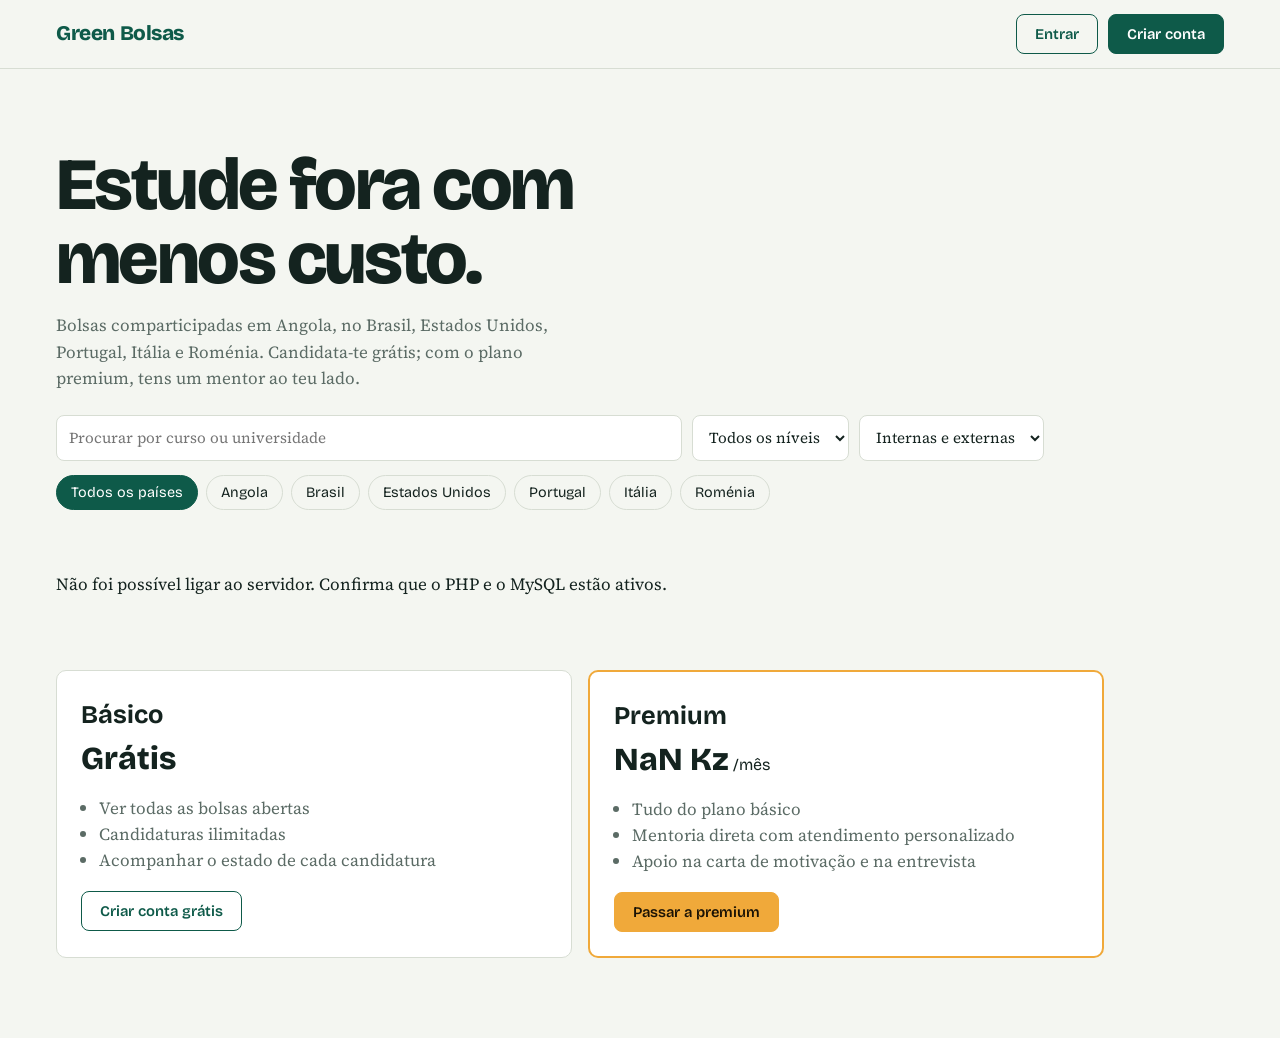
==== Green-bolsas/index.html @ 8c9428b7 "v7: login com feedback, mentoria inline, bolsas de Angola, listas fechadas" ====
<!doctype html>
<html lang="pt">
<head>
<meta charset="utf-8">
<meta name="viewport" content="width=device-width,initial-scale=1">
<title>Passagem — Bolsas de estudo comparticipadas</title>
<link rel="preconnect" href="https://fonts.googleapis.com"><link rel="preconnect" href="https://fonts.gstatic.com" crossorigin>
<link href="https://fonts.googleapis.com/css2?family=Bricolage+Grotesque:opsz,wght@12..96,400;600;800&family=Source+Serif+4:wght@400;600&display=swap" rel="stylesheet">
<link rel="stylesheet" href="assets/style.css">
<link rel="icon" type="image/svg+xml" href="assets/favicon.svg">
</head>
<body>
<header class="top">
  <a class="brand" href="#">Green Bolsas</a>
  <nav id="nav"></nav>
</header>

<section class="hero">
  <h1>Estude fora com menos custo.</h1>
  <p>Bolsas comparticipadas em Angola, no Brasil, Estados Unidos, Portugal, Itália e Roménia. Candidata-te grátis; com o plano premium, tens um mentor ao teu lado.</p>
  <div class="filters">
    <input id="q" type="search" placeholder="Procurar por curso ou universidade" aria-label="Procurar">
    <select id="fLevel" aria-label="Nível"><option value="">Todos os níveis</option><option>Licenciatura</option><option>Pós-graduação</option><option>Mestrado</option><option>Doutoramento</option><option>Curso técnico</option></select>
    <select id="fScope" aria-label="Âmbito"><option value="">Internas e externas</option><option value="interna">Internas</option><option value="externa">Externas</option></select>
  </div>
  <div id="countries" class="chips" role="group" aria-label="País"></div>
</section>

<main>
  <div id="list" class="list" aria-live="polite"></div>
  <section id="plans" class="plans"></section>
  <section id="account" class="account" hidden></section>
  <section id="admin" class="account" hidden></section>
  <section id="mentorPanel" class="account" hidden></section>
  <section id="inbox" class="account" hidden></section>
</main>

<dialog id="dlg"><form method="dialog" id="dlgForm"></form></dialog>
<div id="toast" role="status"></div>
<script src="assets/app.js"></script>
</body>
</html>
---- Green-bolsas/assets/style.css ----
:root{--bg:#f4f6f1;--ink:#14231f;--mute:#5b6b65;--line:#d7ddd3;--forest:#0e5a49;--forest-d:#0a4034;--sun:#f0a93a;--card:#fff}
@media (prefers-color-scheme:dark){:root{--bg:#0e1815;--ink:#eaf1ec;--mute:#9fb0a8;--line:#27382f;--forest:#3fbf9c;--forest-d:#2fa583;--sun:#f0a93a;--card:#15241f}}
*{box-sizing:border-box}
body{margin:0;background:var(--bg);color:var(--ink);font:17px/1.55 "Source Serif 4",Georgia,serif}
h1,h2,h3,.brand,button,.chip,label,select,input,nav a{font-family:"Bricolage Grotesque",system-ui,sans-serif}
.top{display:flex;justify-content:space-between;align-items:center;padding:14px clamp(16px,5vw,56px);border-bottom:1px solid var(--line)}
.brand{font-weight:800;font-size:1.3rem;color:var(--forest);text-decoration:none;letter-spacing:-.02em}
nav{display:flex;gap:10px;align-items:center;flex-wrap:wrap}
nav span{color:var(--mute);font-size:.9rem}
.hero{padding:clamp(32px,7vw,80px) clamp(16px,5vw,56px) 16px;max-width:1100px}
.hero h1{font-size:clamp(2.2rem,6.5vw,4.6rem);line-height:1;letter-spacing:-.035em;font-weight:800;margin:0 0 16px;max-width:15ch}
.hero p{max-width:60ch;color:var(--mute);margin:0 0 24px}
.filters{display:flex;gap:10px;flex-wrap:wrap}
input,select,textarea{font:inherit;font-size:.95rem;padding:10px 12px;border:1px solid var(--line);border-radius:8px;background:var(--card);color:var(--ink)}
.filters input{flex:1 1 260px}
.chips{display:flex;gap:8px;flex-wrap:wrap;margin-top:14px}
.chip{border:1px solid var(--line);background:transparent;color:var(--ink);padding:8px 14px;border-radius:99px;cursor:pointer;font-size:.9rem}
.chip[aria-pressed=true]{background:var(--forest);border-color:var(--forest);color:#fff}
main{padding:8px clamp(16px,5vw,56px) 80px;max-width:1160px}
.list{display:grid;gap:14px;margin-top:20px}
.card{background:var(--card);border:1px solid var(--line);border-radius:10px;padding:20px;display:grid;grid-template-columns:1fr auto;gap:8px 24px}
.card h3{margin:0;font-size:1.2rem;letter-spacing:-.01em}
.meta{color:var(--mute);font-size:.9rem;margin:2px 0 8px}
.card p{margin:0;max-width:65ch}
.cov{text-align:right;min-width:110px}
.cov b{display:block;font:800 2.4rem/1 "Bricolage Grotesque",sans-serif;color:var(--forest)}
.cov small{color:var(--mute)}
.bar{height:6px;background:var(--line);border-radius:4px;margin-top:6px;overflow:hidden}.bar i{display:block;height:100%;background:var(--sun)}
.actions{grid-column:1/-1;display:flex;gap:10px;align-items:center;flex-wrap:wrap}
.tag{font:600 .78rem "Bricolage Grotesque",sans-serif;padding:3px 9px;border-radius:99px;background:var(--line)}
button.btn,a.btn{font-weight:600;font-size:.92rem;padding:10px 18px;border-radius:8px;border:1px solid var(--forest);background:var(--forest);color:#fff;cursor:pointer;text-decoration:none}
button.btn:hover{background:var(--forest-d)}
button.ghost{background:transparent;color:var(--forest)}
button.sun{background:var(--sun);border-color:var(--sun);color:#1b1305}
button:disabled{opacity:.55;cursor:default}
:focus-visible{outline:3px solid var(--sun);outline-offset:2px}
.plans{display:grid;grid-template-columns:repeat(auto-fit,minmax(280px,1fr));gap:16px;margin-top:56px}
.plan{border:1px solid var(--line);border-radius:10px;padding:24px;background:var(--card)}
.plan.pro{border:2px solid var(--sun)}
.plan h2{margin:0 0 4px}.plan .price{font:800 2rem "Bricolage Grotesque",sans-serif}
.plan ul{padding-left:18px;color:var(--mute)}
.account{margin-top:48px;padding:24px;border:1px solid var(--line);border-radius:10px;background:var(--card)}
.account h2{margin-top:0}
.account table{width:100%;border-collapse:collapse;font-size:.92rem}.account td{padding:8px 4px;border-top:1px solid var(--line)}
.tabs{display:flex;gap:8px;flex-wrap:wrap;margin:12px 0 20px}
.tablewrap{overflow:auto;margin:14px 0}
table th{text-align:left;padding:9px 8px;border-bottom:2px solid var(--line);font-family:"Bricolage Grotesque",sans-serif;font-size:.85rem}
.statgrid{display:grid;grid-template-columns:repeat(auto-fit,minmax(145px,1fr));gap:12px;margin:16px 0 28px}
.stat{display:grid;gap:4px;background:var(--card);border:1px solid var(--line);border-radius:10px;padding:16px}
.stat b{font:800 1.8rem "Bricolage Grotesque",sans-serif;color:var(--forest)}.stat span{color:var(--mute);font-size:.9rem}
.rowitem{padding:14px 0;border-top:1px solid var(--line)}.rowitem p{margin:7px 0;color:var(--mute)}
.formgrid{display:grid;grid-template-columns:repeat(auto-fit,minmax(210px,1fr));gap:12px;margin:18px 0}
.formgrid h3,.formgrid button{grid-column:1/-1}
.mentor-select{width:100%;min-height:44px;background-color:var(--card);font-family:"Bricolage Grotesque",system-ui,sans-serif}
.choice-group{min-width:0;margin:4px 0;padding:12px;border:1px solid var(--line);border-radius:12px;background:color-mix(in srgb,var(--card) 88%,var(--forest) 12%)}
.formgrid .choice-group{grid-column:1/-1}
.choice-group legend{padding:0 7px;font:700 .92rem "Bricolage Grotesque",system-ui,sans-serif;color:var(--ink)}
.choice-grid{display:flex;flex-wrap:wrap;gap:8px;max-height:145px;overflow:auto;padding:3px}
.choice-pill{display:inline-flex!important;position:relative;gap:0!important;margin:0;cursor:pointer;font:500 .82rem/1.2 "Bricolage Grotesque",system-ui,sans-serif}
.choice-pill input{position:absolute;width:1px;height:1px;opacity:0}
.choice-pill span{display:inline-flex;align-items:center;gap:6px;padding:8px 11px;border:1px solid var(--line);border-radius:999px;background:var(--card);color:var(--ink);transition:background .15s,border-color .15s,color .15s,transform .15s}
.choice-pill span::before{content:'+';display:grid;place-items:center;width:16px;height:16px;border-radius:50%;background:var(--bg);color:var(--mute);font-size:.85rem;font-weight:700}
.choice-pill:hover span{border-color:var(--forest);transform:translateY(-1px)}
.choice-pill input:checked+span{border-color:var(--forest);background:var(--forest);color:#fff;box-shadow:0 2px 7px rgba(14,90,73,.18)}
.choice-pill input:checked+span::before{content:'✓';background:rgba(255,255,255,.2);color:#fff}
.choice-pill input:focus-visible+span{outline:3px solid var(--sun);outline-offset:2px}
.fieldhint{display:block;margin-top:8px;color:var(--mute);font:400 .76rem/1.35 "Bricolage Grotesque",system-ui,sans-serif}
dialog form{max-height:78vh;overflow:auto}
.chatlog{max-height:50vh;overflow:auto;border:1px solid var(--line);border-radius:8px;padding:10px}.chatlog p{border-bottom:1px solid var(--line);padding:8px 0}
.unread{border-left:4px solid var(--sun);padding-left:12px}
dialog{border:1px solid var(--line);border-radius:12px;padding:24px;width:min(460px,92vw);background:var(--card);color:var(--ink)}
dialog::backdrop{background:rgba(10,20,16,.55)}
dialog form{display:grid;gap:12px}dialog h2{margin:0}
label{font-size:.85rem;font-weight:600;display:grid;gap:4px}
.err{color:#b3261e;font-size:.9rem;min-height:1.2em}
.row{display:flex;gap:10px;justify-content:flex-end}
#toast{position:fixed;left:50%;bottom:24px;transform:translateX(-50%) translateY(20px);background:var(--ink);color:var(--bg);padding:10px 18px;border-radius:8px;opacity:0;transition:.25s;pointer-events:none;font-family:"Bricolage Grotesque",sans-serif}
#toast.on{opacity:1;transform:translateX(-50%)}
@media (max-width:600px){.card{grid-template-columns:1fr}.cov{text-align:left}}
@media (prefers-reduced-motion:reduce){*{transition:none!important}}

/* v3: feedback, mentoria inline, palavra-passe */
#toast.ok{background:var(--forest);color:#fff}#toast.err{background:#b3261e;color:#fff}
input[aria-invalid],select[aria-invalid],textarea[aria-invalid]{border-color:#b3261e;box-shadow:0 0 0 2px rgba(179,38,30,.2)}
.err:not(:empty){background:rgba(179,38,30,.1);border-left:3px solid #b3261e;padding:8px 10px;border-radius:6px;color:#b3261e}
.pw{display:flex;gap:6px}.pw input{flex:1}.pw button{border:1px solid var(--line);border-radius:8px;padding:0 12px;background:transparent;color:var(--forest);cursor:pointer}
dialog a{color:var(--forest);font-weight:600}
.mentor-request{display:grid;gap:10px;margin-top:12px;padding:14px;border:1px dashed var(--line);border-radius:8px}
.mentor-request[hidden]{display:none}.mentor-request textarea,.mentor-request select{width:100%}

.locked{pointer-events:none;opacity:.75;background:var(--line)}

/* v7: formulário de bolsas */
dialog.wide{width:min(780px,95vw);max-height:92vh;overflow:auto}
.sch-form{display:grid;gap:14px}.step{border:1px solid var(--line);border-radius:12px;padding:16px;background:color-mix(in srgb,var(--card) 94%,var(--forest) 6%)}
.step h3{margin:0 0 12px;font-size:1rem;display:flex;align-items:center;gap:10px}
.step h3 i{display:grid;place-items:center;width:24px;height:24px;border-radius:50%;background:var(--forest);color:#fff;font:700 .8rem "Bricolage Grotesque",sans-serif;font-style:normal}
.two,.three{display:grid;gap:12px}.two{grid-template-columns:repeat(2,1fr)}.three{grid-template-columns:repeat(3,1fr)}.full{grid-column:1/-1}
.two select,.three select,.two input,.two textarea{width:100%}.hint{font-weight:400;color:var(--mute)}
.scope-cards{display:grid;grid-template-columns:1fr 1fr;gap:12px}.scope-card{cursor:pointer;display:block!important}
.scope-card input{position:absolute;opacity:0}.scope-card span{display:grid;gap:2px;padding:14px;border:2px solid var(--line);border-radius:12px;background:var(--card);transition:.15s}
.scope-card i{font-style:normal;font-size:1.4rem}.scope-card small{color:var(--mute);font-weight:400}
.scope-card:hover span{border-color:var(--forest)}.scope-card input:checked+span{border-color:var(--forest);background:color-mix(in srgb,var(--forest) 12%,var(--card))}
.scope-card input:focus-visible+span{outline:3px solid var(--sun);outline-offset:2px}
@media(max-width:620px){.two,.three,.scope-cards{grid-template-columns:1fr}}
/* v7: painel administrativo */
#admin{padding:0;overflow:hidden}#admin>h2{margin:0;padding:22px 24px 14px;font-size:1.5rem;letter-spacing:-.02em}
#adminTabs{margin:0;padding:0 16px;gap:2px;border-bottom:1px solid var(--line);overflow-x:auto;flex-wrap:nowrap}
#adminTabs .btn{border-radius:8px 8px 0 0;border-color:transparent;white-space:nowrap;margin-bottom:-1px}
#adminTabs .btn.ghost{background:transparent;color:var(--mute)}#adminTabs .btn.ghost:hover{color:var(--forest);background:color-mix(in srgb,var(--forest) 8%,transparent)}
#adminContent{padding:22px 24px 30px}
.statgrid{display:grid;grid-template-columns:repeat(auto-fit,minmax(150px,1fr));gap:12px;margin-bottom:24px}
.stat{padding:16px;border:1px solid var(--line);border-radius:12px;background:var(--card);display:grid;gap:2px;border-top:3px solid var(--forest)}
.stat b{font:800 2rem/1.1 "Bricolage Grotesque",sans-serif;color:var(--forest)}.stat span{color:var(--mute);font-size:.85rem}
.toolbar{display:flex;justify-content:space-between;align-items:center;gap:12px;margin-bottom:12px}.toolbar h3{margin:0}
.rowitem{border:1px solid var(--line);border-radius:12px;padding:14px 16px;margin-bottom:10px;background:var(--card);transition:.15s}.rowitem:hover{border-color:var(--forest)}
.rowitem.sch{display:flex;flex-wrap:wrap;align-items:center;gap:10px 14px}.sch-main{flex:1 1 260px;display:grid}.sch-main small{color:var(--mute)}
.sch-tags{display:flex;gap:6px;flex-wrap:wrap}.badge{font:700 .74rem "Bricolage Grotesque",sans-serif;padding:3px 10px;border-radius:99px;text-transform:uppercase;letter-spacing:.03em}
.badge.published{background:#d7f0e4;color:#0a4034}.badge.draft{background:#fdecc8;color:#6b4a00}.badge.suspended{background:#f6d4d1;color:#7a1b14}
.btn.danger{background:transparent;color:#b3261e;border-color:#b3261e}.btn.danger:hover{background:#b3261e;color:#fff}
.rowitem .btn{padding:7px 12px;font-size:.85rem}.empty{padding:28px;text-align:center;color:var(--mute);border:1px dashed var(--line);border-radius:12px}
.tablewrap table{width:100%;border-collapse:collapse;font-size:.9rem}.tablewrap th{text-align:left;font:700 .75rem "Bricolage Grotesque",sans-serif;text-transform:uppercase;letter-spacing:.05em;color:var(--mute);padding:10px 8px;border-bottom:2px solid var(--line);position:sticky;top:0;background:var(--card)}
.tablewrap td{padding:10px 8px;border-bottom:1px solid var(--line)}.tablewrap tr:nth-child(even) td{background:color-mix(in srgb,var(--card) 95%,var(--forest) 5%)}
@media(max-width:600px){#adminContent,#admin>h2{padding-left:14px;padding-right:14px}}
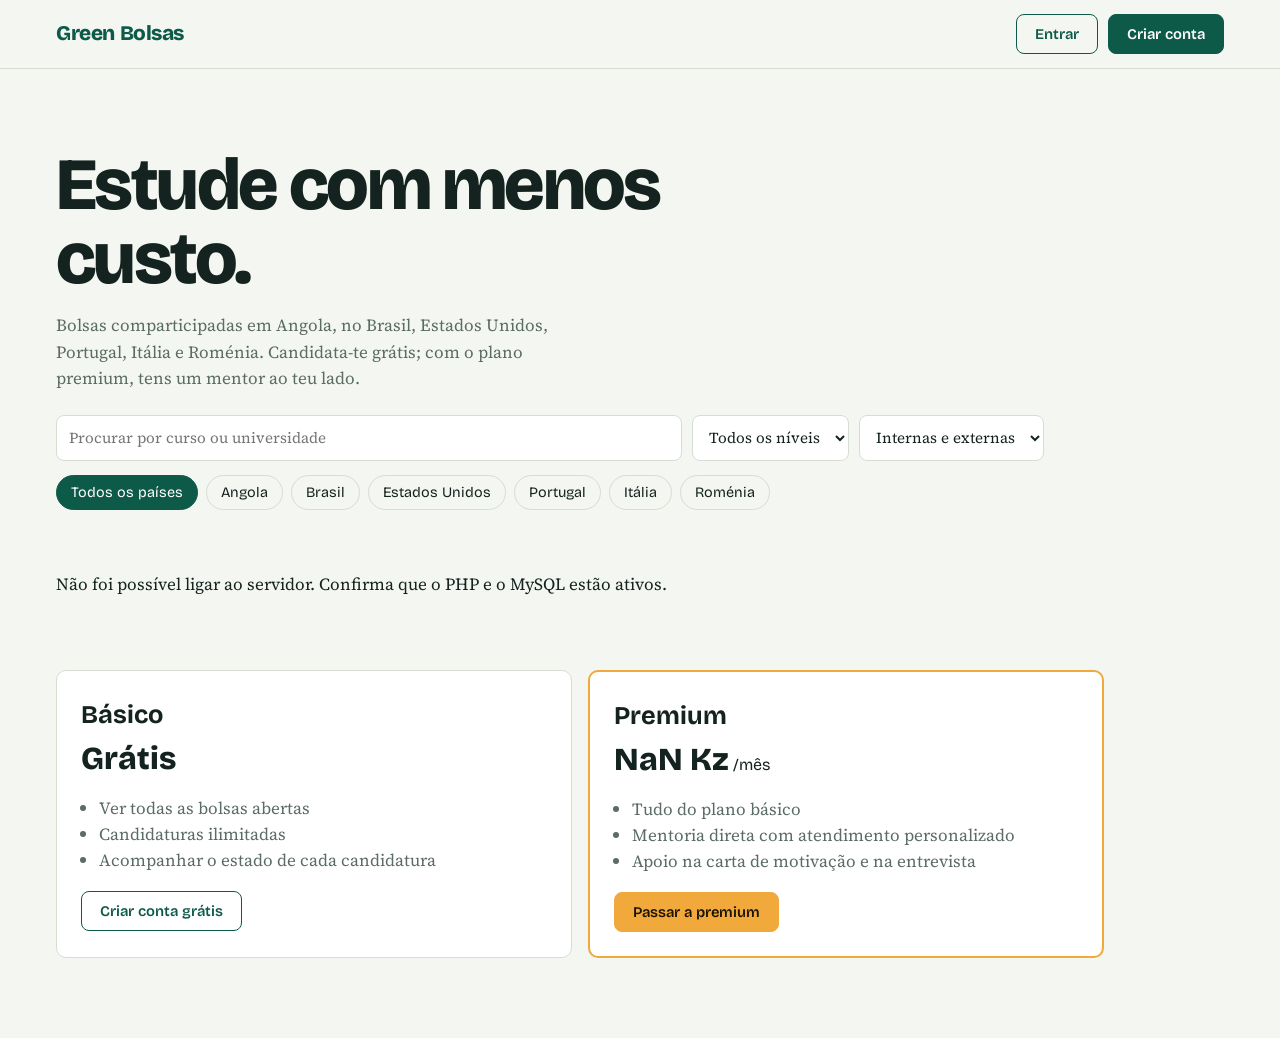
==== commit fb59acc5: "Actualização na home page" ====
--- a/Green-bolsas/index.html
+++ b/Green-bolsas/index.html
@@ -16,7 +16,7 @@
 </header>
 
 <section class="hero">
-  <h1>Estude fora com menos custo.</h1>
+  <h1>Estude com menos custo.</h1>
   <p>Bolsas comparticipadas em Angola, no Brasil, Estados Unidos, Portugal, Itália e Roménia. Candidata-te grátis; com o plano premium, tens um mentor ao teu lado.</p>
   <div class="filters">
     <input id="q" type="search" placeholder="Procurar por curso ou universidade" aria-label="Procurar">
